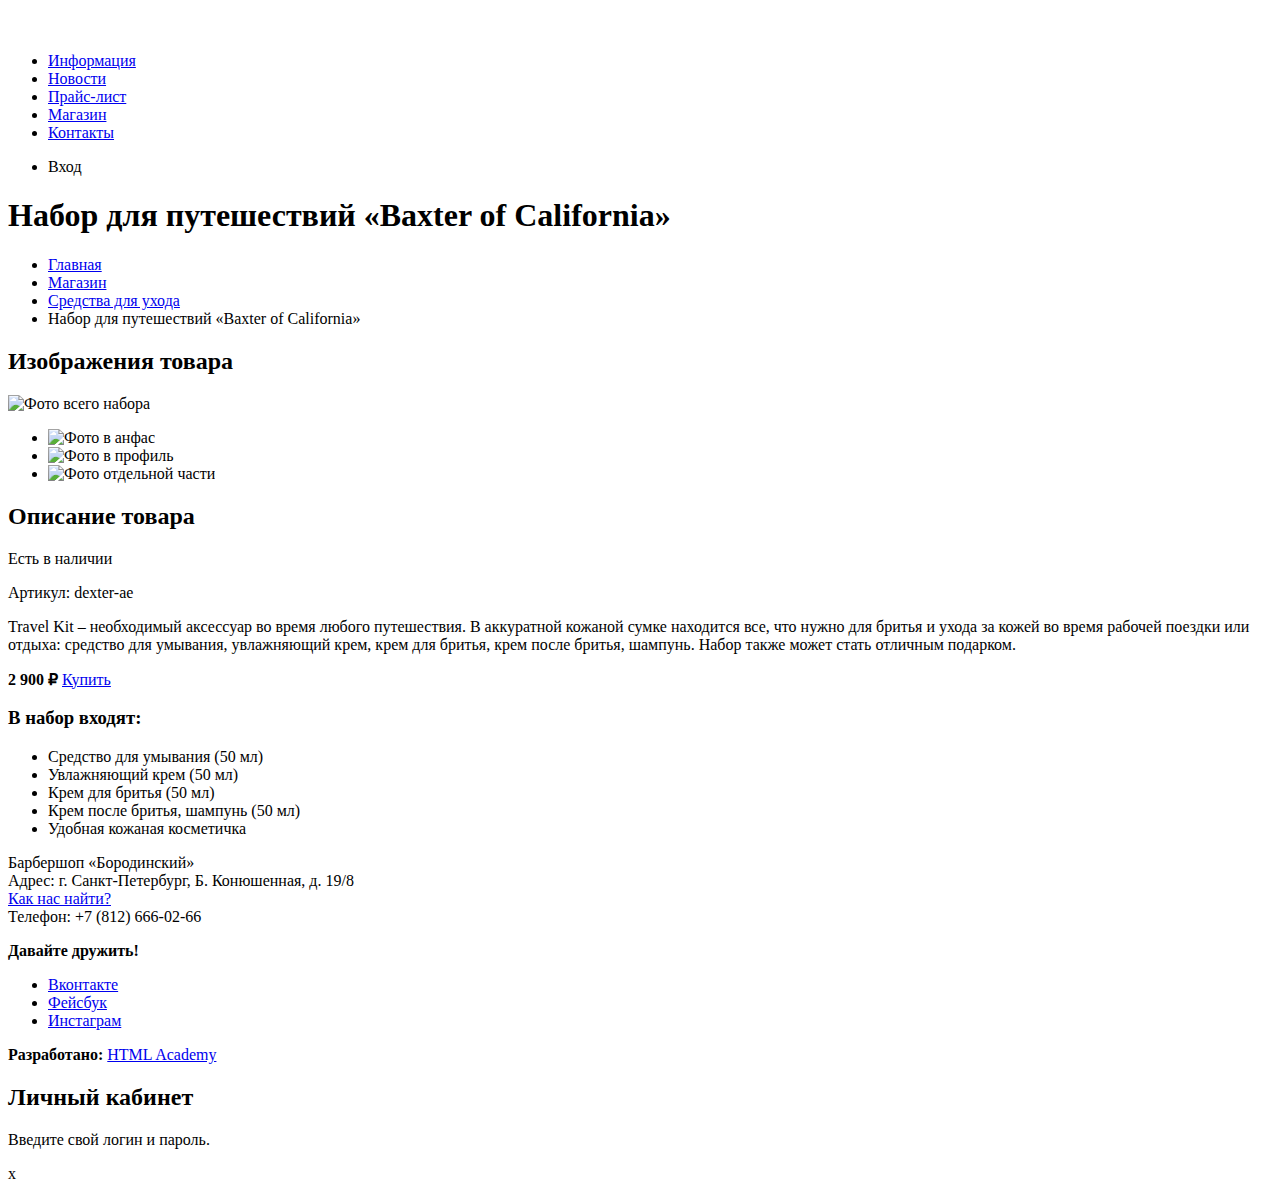
==== catalog-item.html @ 13a4d684 "добавил разметку на карточку товара" ====
<!DOCTYPE html>
<html lang="ru">

<head>
    <meta charset="utf-8">
    <title></title>
</head>

<body>
    <header class="main-header">
        <nav class="main-navigation">
            <a class="main-header-logo" href="index.html">
                <img src="img/logo.svg" width="111" height="24" alt="Логотип барбершопа «Бородинский»">
            </a>
            <ul class="site-navigation">
                <li>
                    <a href="info.html">Информация</a>
                </li>
                <li>
                    <a href="news.html">Новости</a>
                </li>
                <li>
                    <a href="price.html">Прайс-лист</a>
                </li>
                <li class="site-navigation-current">
                    <a href="catalog.html">Магазин</a>
                </li>
                <li>
                    <a href="contacts.html">Контакты</a>
                </li>
            </ul>
            <ul class="user-navigation">
                <li class="login-link">Вход</li>
            </ul>
        </nav>
    </header>
    <main class="container">

        <h1 class="page-title">Набор для путешествий «Baxter of California»</h1>

        <ul class="breadcrumbs">
            <li>
                <a href="index.html">Главная</a>
            </li>
            <li>
                <a href="#">Магазин</a>
            </li>
            <li>
                <a href="#">Средства для ухода</a>
            </li>
            <li class="breadcrumbs-current">Набор для путешествий «Baxter of California»</li>
        </ul>

        <section class="product-photos">
            <h2 class="visually-hidden">Изображения товара</h2>
            <p class="product-photo-full">
                <img src="img/product-big.jpg" width="460" height="498" alt="Фото всего набора">
            </p>
            <ul class="product-photo-preview">
                <li>
                    <img src="img/product-small-1.jpg" width="140" height="149" alt="Фото в анфас">
                </li>
                <li>
                    <img src="img/product-small-2.jpg" width="140" height="149" alt="Фото в профиль">
                </li>
                <li>
                    <img src="img/product-small-3.jpg" width="140" height="149" alt="Фото отдельной части">
                </li>
            </ul>
        </section>

        <section class="product-info">
            <h2 class="visually-hidden">Описание товара</h2>
            <p class="product-availability">Есть в наличии</p>
            <p class="product-article">Артикул: dexter-ae</p>
            <p class="product-text">Travel Kit – необходимый аксессуар во время любого путешествия. В аккуратной кожаной сумке находится все, что
                нужно для бритья и ухода за кожей во время рабочей поездки или отдыха: средство для умывания, увлажняющий
                крем, крем для бритья, крем после бритья, шампунь. Набор также может стать отличным подарком.</p>
            <p class="product-price">
                <b>2 900 ₽</b>
                <a class="button" href="#">Купить</a>
            </p>
            <h3>В набор входят:</h3>
            <ul>
                <li>Средство для умывания (50 мл)</li>
                <li>Увлажняющий крем (50 мл)</li>
                <li>Крем для бритья (50 мл)</li>
                <li>Крем после бритья, шампунь (50 мл)</li>
                <li>Удобная кожаная косметичка</li>
            </ul>
        </section>
    </main>
    <footer class="main-footer">
        <p class="footer-contacts">
            Барбершоп «Бородинский»
            <br> Адрес: г. Санкт-Петербург, Б. Конюшенная, д. 19/8
            <br>
            <a href="map.html">Как нас найти?</a>
            <br> Телефон: +7 (812) 666-02-66
        </p>
        <div class="footer-social">
            <b>Давайте дружить!</b>
            <ul>
                <li>
                    <a class="social-button" href="#">Вконтакте</a>
                </li>
                <li>
                    <a class="social-button" href="#">Фейсбук</a>
                </li>
                <li>
                    <a class="social-button" href="#">Инстаграм</a>
                </li>
            </ul>
        </div>
        <p class="footer-copyright">
            <b>Разработано:</b>
            <a class="button" href="https://htmlacademy.ru">HTML Academy</a>
        </p>
    </footer>

    <section class="modal modal-login">
        <h2>Личный кабинет</h2>
        <p>Введите свой логин и пароль.</p>
        <!-- Здесь будет форма -->
        <span class="modal-close">x</span>
    </section>
</body>

</html>
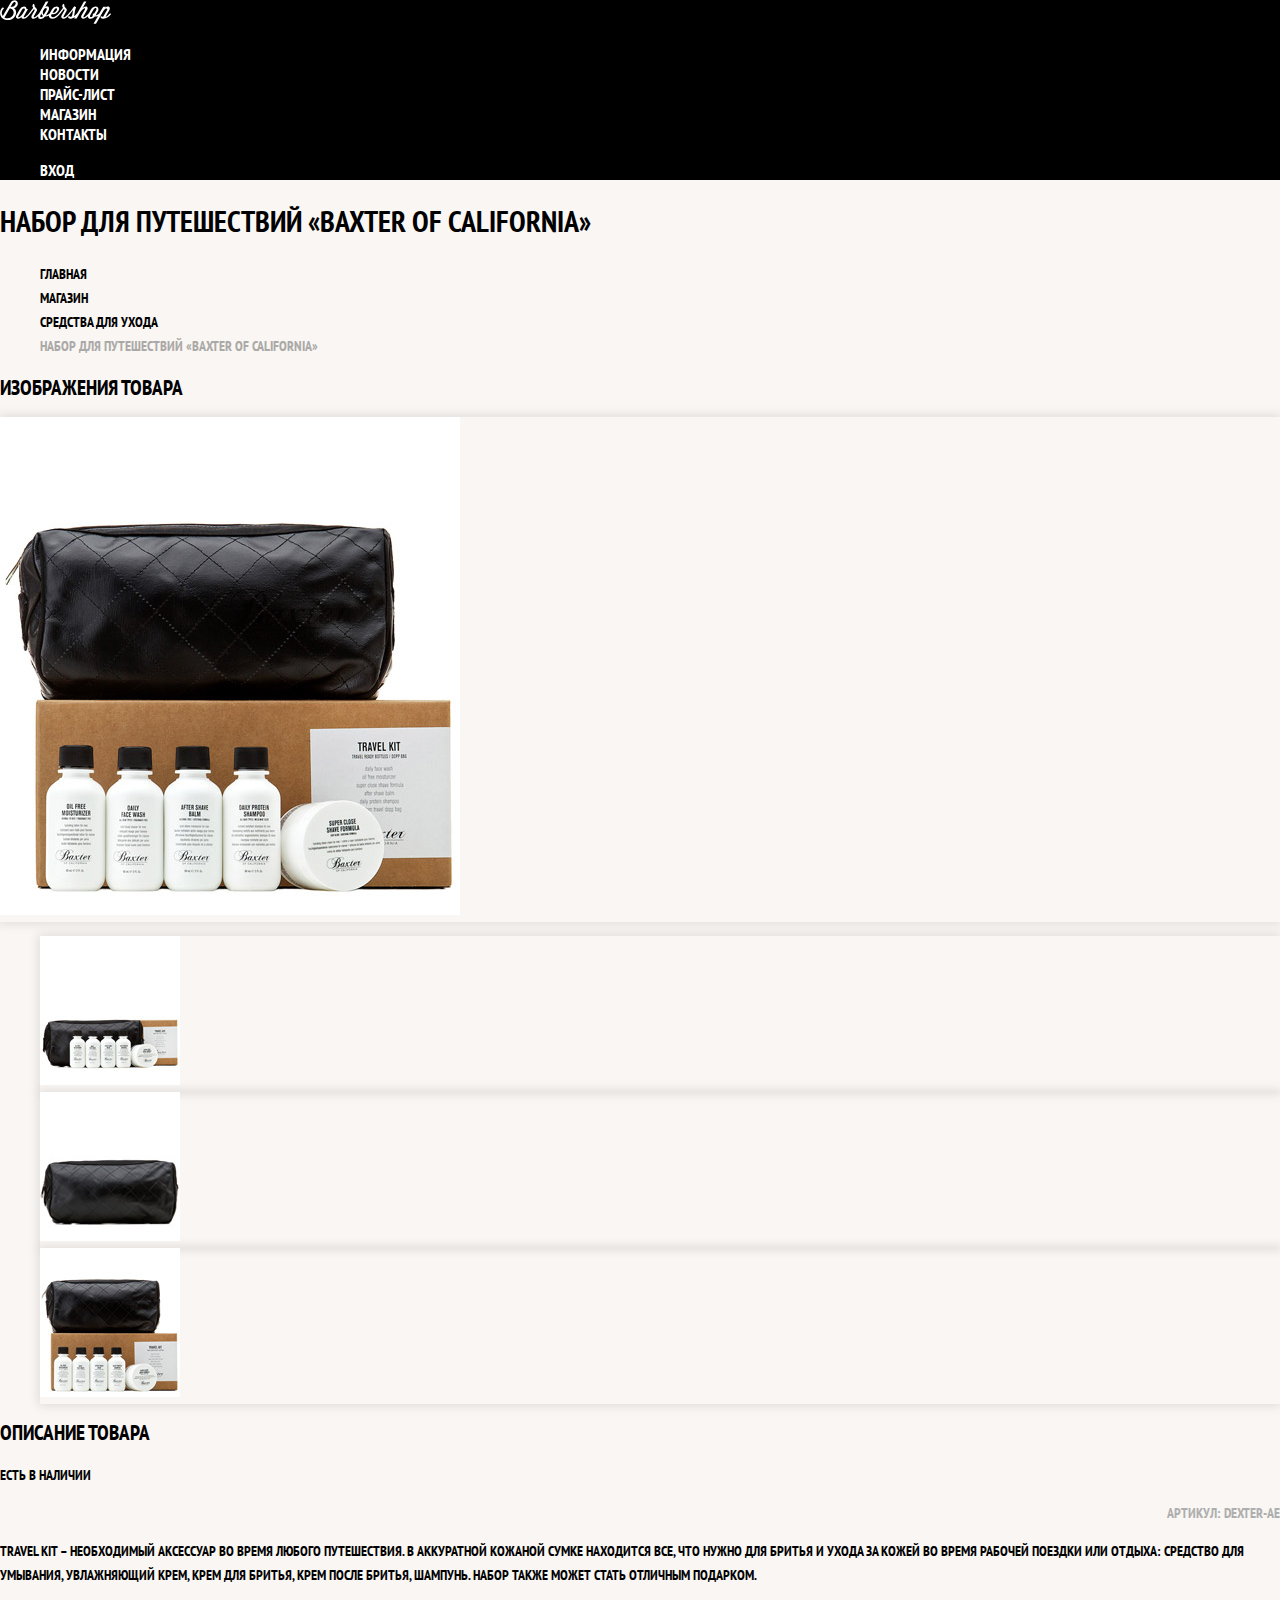
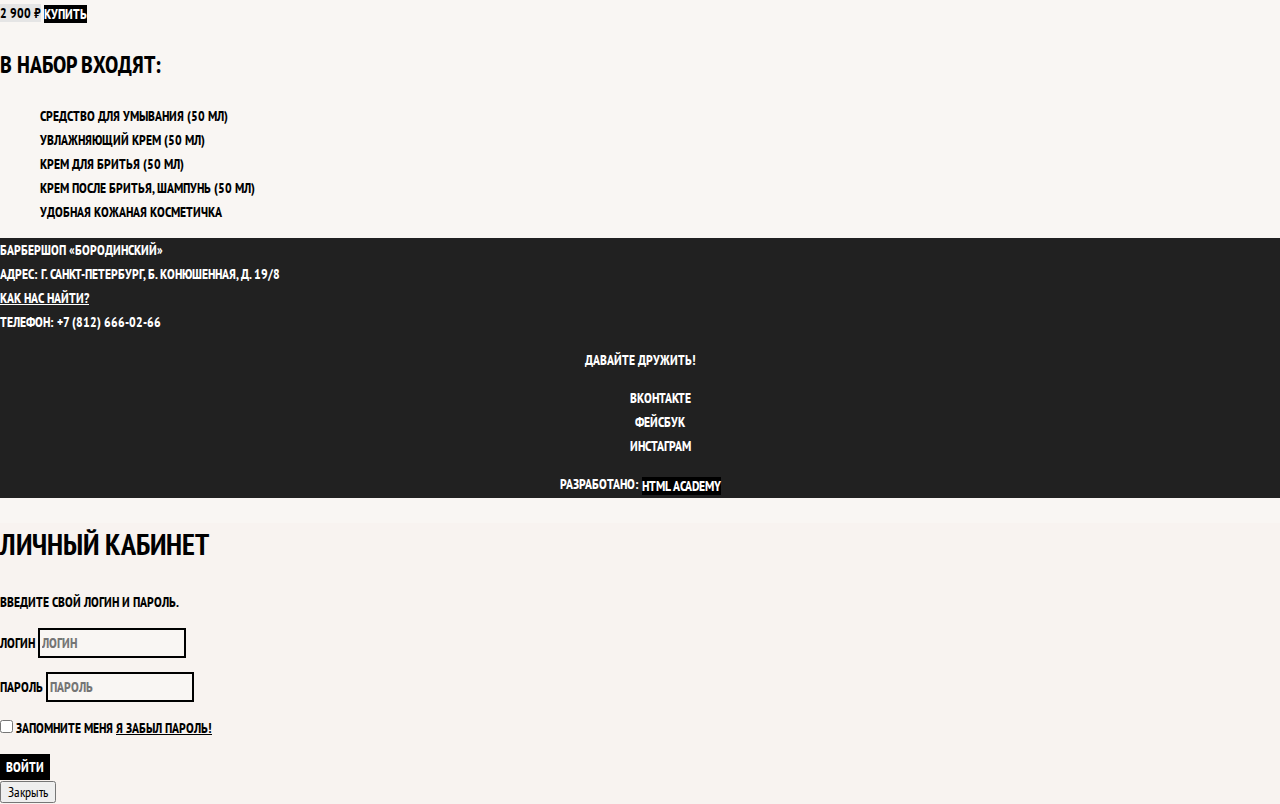
==== commit 70bbbad5: "Базовая стилизация" ====
--- a/catalog-item.html
+++ b/catalog-item.html
@@ -2,11 +2,15 @@
 <html lang="ru">
 
 <head>
-    <meta charset="utf-8">
-    <title></title>
+    <meta charset="UTF-8">
+    <title>Барбершоп «Бородинский»</title>
+    <link href="https://fonts.googleapis.com/css?family=PT+Sans+Narrow:400,700&amp;subset=latin,cyrillic" rel="stylesheet">
+    <link href="css/normalize.css" rel="stylesheet">
+    <link href="css/style.css" rel="stylesheet">
 </head>
 
-<body>
+<body class="inner-page">
+
     <header class="main-header">
         <nav class="main-navigation">
             <a class="main-header-logo" href="index.html">
@@ -30,10 +34,13 @@
                 </li>
             </ul>
             <ul class="user-navigation">
-                <li class="login-link">Вход</li>
+                <li>
+                    <a class="login-link" href="login.html">Вход</a>
+                </li>
             </ul>
         </nav>
     </header>
+
     <main class="container">
 
         <h1 class="page-title">Набор для путешествий «Baxter of California»</h1>
@@ -71,8 +78,10 @@
 
         <section class="product-info">
             <h2 class="visually-hidden">Описание товара</h2>
-            <p class="product-availability">Есть в наличии</p>
-            <p class="product-article">Артикул: dexter-ae</p>
+            <div class="product-description">
+                <p class="product-availability">Есть в наличии</p>
+                <p class="product-article">Артикул: dexter-ae</p>
+            </div>
             <p class="product-text">Travel Kit – необходимый аксессуар во время любого путешествия. В аккуратной кожаной сумке находится все, что
                 нужно для бритья и ухода за кожей во время рабочей поездки или отдыха: средство для умывания, увлажняющий
                 крем, крем для бритья, крем после бритья, шампунь. Набор также может стать отличным подарком.</p>
@@ -89,7 +98,9 @@
                 <li>Удобная кожаная косметичка</li>
             </ul>
         </section>
+
     </main>
+
     <footer class="main-footer">
         <p class="footer-contacts">
             Барбершоп «Бородинский»
@@ -121,9 +132,28 @@
     <section class="modal modal-login">
         <h2>Личный кабинет</h2>
         <p>Введите свой логин и пароль.</p>
-        <!-- Здесь будет форма -->
-        <span class="modal-close">x</span>
+        <form class="login-form" action="https://echo.htmlacademy.ru" method="post">
+            <p>
+                <label class="visually-hidden" for="user-login">Логин</label>
+                <input class="login-icon-user" id="user-login" type="text" name="login" placeholder="Логин">
+            </p>
+            <p>
+                <label class="visually-hidden" for="user-password">Пароль</label>
+                <input class="login-icon-password" id="user-password" type="password" name="password" placeholder="Пароль">
+            </p>
+            <p class="login-password-info">
+                <label class="login-checkbox">
+                    <input type="checkbox" name="remember" class="visually-hidden">
+                    <span class="checkbox-indicator"></span>
+                    Запомните меня
+                </label>
+                <a class="restore" href="#">Я забыл пароль!</a>
+            </p>
+            <button class="button" type="submit">Войти</button>
+        </form>
+        <button class="modal-close" type="button">Закрыть</button>
     </section>
+
 </body>
 
 </html>--- a/css/style.css
+++ b/css/style.css
@@ -0,0 +1,357 @@
+body {
+    margin: 0;
+    padding: 0;
+  
+    font-family: "PT Sans Narrow", Arial, sans-serif;
+    font-size: 14px;
+    line-height: 24px;
+    font-weight: 700;
+    color: #ffffff;
+    text-transform: uppercase;
+    
+    background-color: #000000;
+    background-image: url("img/bg.jpg");
+    background-position: top center;
+    background-repeat: no-repeat;
+  }
+  
+  .inner-page {
+    color: #000000;
+  
+    background-color: #f9f6f3;
+    background-image: url("img/pattern-light.jpg");
+    background-position: 0 0;
+    background-repeat: repeat;
+  }
+  
+  a {
+    text-decoration: none;
+  }
+  
+  .button {
+    font: inherit;
+  
+    text-align: center;
+    color: #ffffff;
+    vertical-align: middle;
+    text-transform: uppercase;
+  
+    background-color: #000000;
+    border: none;
+  }
+  
+  .button:hover,
+  .button:focus,
+  .button:active {
+    background-color: #663d15;
+  }
+  
+  .main-navigation {
+    font-size: 16px;
+    line-height: 20px;
+    color: #ffffff;
+  
+    background-color: #000000;
+  }
+  
+  .site-navigation,
+  .user-navigation {
+    list-style: none;
+  }
+  
+  .site-navigation a,
+  .user-navigation a {
+    color: #ffffff;
+  }
+  
+  .site-navigation a:hover,
+  .site-navigation a:focus,
+  .user-navigation a:hover,
+  .user-navigation a:focus {
+    background-color: #242424;
+  }
+  
+  .features-list {
+    list-style: none;
+  }
+  
+  .feature-item {
+    text-align: center;
+  }
+  
+  .feature-item h3 {
+    font-size: 30px;
+    line-height: 42px;
+  }
+  
+  .index-columns {
+    color: #000000;
+  
+    background-color: #f8f5f2;
+    background-image: url("img/pattern-light.jpg");
+    background-position: 0 0;
+    background-repeat: repeat;
+  }
+  
+  .index-columns h2 {
+    font-size: 30px;
+    line-height: 42px;
+  }
+  
+  .news-list {
+    list-style: none;
+  }
+  
+  .news-item time {
+    text-transform: none;
+  }
+  
+  .gallery-content {
+    background-color: #cccccc;
+    border: 7px solid #ffffff;
+  }
+  
+  .appointment-item input {
+    font: inherit;
+  
+    background-color: transparent;
+    border: 2px solid #000000;
+  }
+  
+  .appointment-item input:focus {
+    border-color: #663d15;
+  }
+  
+  .page-title {
+    font-size: 30px;
+    line-height: 42px;
+  }
+  
+  .breadcrumbs {
+    list-style: none;
+  }
+  
+  .breadcrumbs a {
+    color: #000000;
+  }
+  
+  .breadcrumbs a:hover,
+  .breadcrumbs a:focus {
+    text-decoration: underline;
+  }
+  
+  .breadcrumbs-current {
+    color: #aba9a7;
+  }
+  
+  .filter fieldset {
+    border: none;
+  }
+  
+  .filter legend {
+    font-size: 24px;
+    line-height: 30px;
+  }
+  
+  .filter ul {
+    list-style: none;
+    line-height: 18px;
+  }
+  
+  .filter-input:hover + label,
+  .filter-input:focus + label {
+    color: #663d15;
+  }
+  
+  .filter-input:disabled + label {
+    color: #000000;
+  
+    opacity: 0.5;
+  }
+  
+  .catalog-list {
+    list-style: none;
+  }
+  
+  .catalog-item {
+    background-color: #f8f8f8;
+    box-shadow: 0 0 10px rgba(0, 0, 0, 0.1);
+  }
+  
+  .catalog-item:hover {
+    box-shadow: 0 0 10px rgba(0, 0, 0, 0.2);
+  }
+  
+  .catalog-item a {
+    color: #000000;
+  }
+  
+  .catalog-item h3 {
+    font-size: 14px;
+    line-height: 18px;
+  }
+  
+  .catalog-category {
+    text-transform: none;
+  }
+  
+  .catalog-item-price b {
+    font-size: 14px;
+    line-height: 20px;
+    text-align: center;
+  
+    background-color: #e5e5e5;
+  }
+  
+  .catalog-item-price .button {
+    line-height: 20px;
+    color: #ffffff;
+  }
+  
+  .pagination-list {
+    list-style: none;
+  }
+  
+  .pagination-item a {
+    color: #ffffff;
+  
+    background-color: #000000;
+  }
+  
+  .pagination-item a:hover,
+  .pagination-item a:focus,
+  .pagination-item a:active {
+    background-color: #663d15;
+  }
+  
+  .pagination-item-current a {
+    color: #000000;
+  
+    background-color: #ffffff;
+  }
+  
+  .pagination-item-current a:hover,
+  .pagination-item-current a:focus,
+  .pagination-item-current a:active {
+    color: #000000;
+  
+    background-color: #ffffff;
+  }
+  
+  .product-photo-preview {
+    list-style: none;
+  }
+  
+  .product-photo-preview li {
+    box-shadow: 0 0 10px 2px rgba(0, 0, 0, 0.1);
+  }
+  
+  .product-photo-full {
+    box-shadow: 0 0 10px 2px rgba(0, 0, 0, 0.1);
+  }
+  
+  .product-article {
+    text-align: right;
+    color: #aeaeae;
+  }
+  
+  .product-price b {
+    line-height: 20px;
+    text-align: center;
+  
+    background-color: #e5e5e5;
+  }
+  
+  .product-info h3 {
+    font-size: 24px;
+    line-height: 30px;
+  }
+  
+  .product-info ul {
+    list-style: none;
+  }
+  
+  .main-footer {
+    color: #ffffff;
+  
+    background-color: #212121;
+    background-image: url("img/pattern-dark.jpg");
+    background-position: 0 0;
+    background-repeat: repeat;
+  }
+  
+  .footer-contacts a {
+    color: #ffffff;
+    text-decoration: underline;
+  }
+  
+  .footer-contacts a:hover,
+  .footer-contacts a:focus {
+    text-decoration: none;
+  }
+  
+  .footer-social {
+    text-align: center;
+  }
+  
+  .footer-social ul {
+    list-style: none;
+  }
+  
+  .social-button {
+    color: #ffffff;
+  }
+  
+  .footer-copyright {
+    text-align: center;
+  }
+  
+  .footer-copyright .button:hover,
+  .footer-copyright .button:focus {
+    color: #000000;
+  
+    background-color: #ffffff;
+  }
+  
+  .modal {
+    color: #000000;
+  
+    background-color: #f8f3f0;
+    background-image: url("img/pattern-light.jpg");
+    background-position: 0 0;
+    background-repeat: repeat;
+  }
+  
+  .modal h2 {
+    font-size: 30px;
+    line-height: 42px;
+  }
+  
+  .login-form input[type="text"],
+  .login-form input[type="password"] {
+    font: inherit;
+    color: #000000;
+    text-transform: uppercase;
+  
+    background-color: #f9f6f3;
+    border: 2px solid #000000;
+  }
+  
+  .login-form input:focus {
+    border-color: #663d15;
+  }
+  
+  .login-checkbox:hover,
+  .login-checkbox:focus {
+    color: #663d15;
+  }
+  
+  .restore {
+    color: #000000;
+    text-decoration: underline;
+  }
+  
+  .restore:hover,
+  .restore:focus {
+    text-decoration: none;
+  }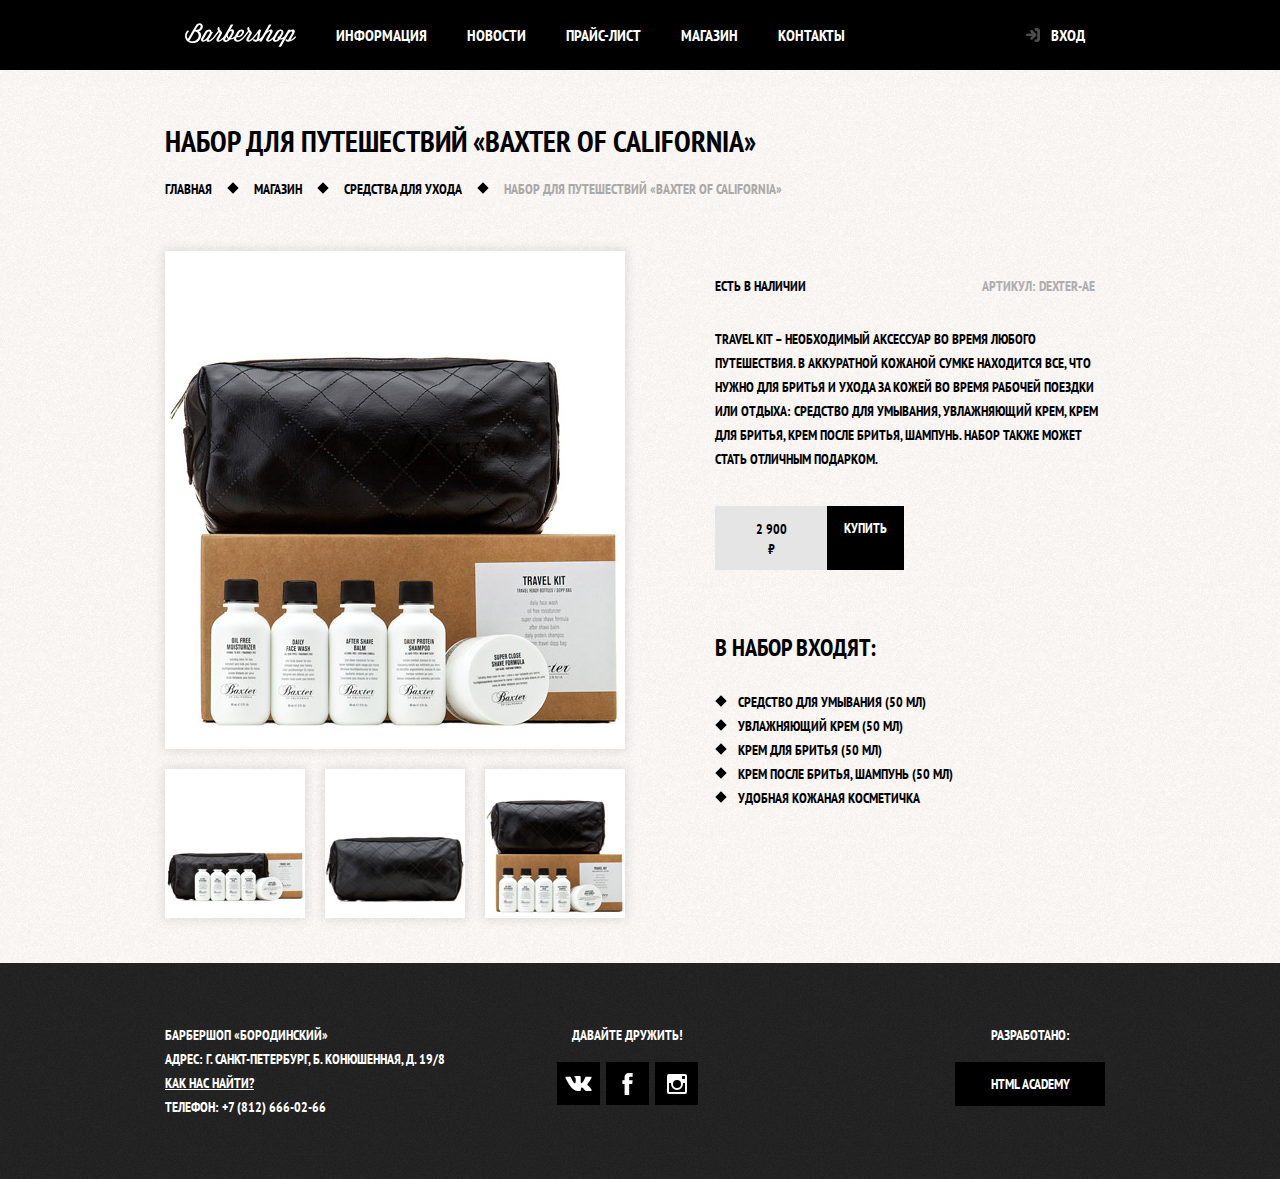
==== commit ff817ab1: "завершил стилизацию всех страниц" ====
--- a/catalog-item.html
+++ b/catalog-item.html
@@ -12,7 +12,7 @@
 <body class="inner-page">
 
     <header class="main-header">
-        <nav class="main-navigation">
+        <nav class="main-navigation container">
             <a class="main-header-logo" href="index.html">
                 <img src="img/logo.svg" width="111" height="24" alt="Логотип барбершопа «Бородинский»">
             </a>
@@ -58,101 +58,103 @@
             <li class="breadcrumbs-current">Набор для путешествий «Baxter of California»</li>
         </ul>
 
-        <section class="product-photos">
-            <h2 class="visually-hidden">Изображения товара</h2>
-            <p class="product-photo-full">
-                <img src="img/product-big.jpg" width="460" height="498" alt="Фото всего набора">
-            </p>
-            <ul class="product-photo-preview">
-                <li>
-                    <img src="img/product-small-1.jpg" width="140" height="149" alt="Фото в анфас">
-                </li>
-                <li>
-                    <img src="img/product-small-2.jpg" width="140" height="149" alt="Фото в профиль">
-                </li>
-                <li>
-                    <img src="img/product-small-3.jpg" width="140" height="149" alt="Фото отдельной части">
-                </li>
-            </ul>
-        </section>
+        <div class="catalog-columns">
 
-        <section class="product-info">
-            <h2 class="visually-hidden">Описание товара</h2>
-            <div class="product-description">
-                <p class="product-availability">Есть в наличии</p>
-                <p class="product-article">Артикул: dexter-ae</p>
-            </div>
-            <p class="product-text">Travel Kit – необходимый аксессуар во время любого путешествия. В аккуратной кожаной сумке находится все, что
-                нужно для бритья и ухода за кожей во время рабочей поездки или отдыха: средство для умывания, увлажняющий
-                крем, крем для бритья, крем после бритья, шампунь. Набор также может стать отличным подарком.</p>
-            <p class="product-price">
-                <b>2 900 ₽</b>
-                <a class="button" href="#">Купить</a>
-            </p>
-            <h3>В набор входят:</h3>
-            <ul>
-                <li>Средство для умывания (50 мл)</li>
-                <li>Увлажняющий крем (50 мл)</li>
-                <li>Крем для бритья (50 мл)</li>
-                <li>Крем после бритья, шампунь (50 мл)</li>
-                <li>Удобная кожаная косметичка</li>
-            </ul>
-        </section>
+            <section class="product-photos">
+                <h2 class="visually-hidden">Изображения товара</h2>
+                <p class="product-photo-full">
+                    <img src="img/product-big.jpg" width="460" height="498" alt="Фото всего набора">
+                </p>
+                <ul class="product-photo-preview">
+                    <li>
+                        <img src="img/product-small-1.jpg" width="140" height="149" alt="Фото в анфас">
+                    </li>
+                    <li>
+                        <img src="img/product-small-2.jpg" width="140" height="149" alt="Фото в профиль">
+                    </li>
+                    <li>
+                        <img src="img/product-small-3.jpg" width="140" height="149" alt="Фото отдельной части">
+                    </li>
+                </ul>
+            </section>
+
+            <section class="product-info">
+                <h2 class="visually-hidden">Описание товара</h2>
+                <div class="product-description">
+                    <p class="product-availability">Есть в наличии</p>
+                    <p class="product-article">Артикул: dexter-ae</p>
+                </div>
+                <p class="product-text">Travel Kit – необходимый аксессуар во время любого путешествия. В аккуратной кожаной сумке находится все,
+                    что нужно для бритья и ухода за кожей во время рабочей поездки или отдыха: средство для умывания, увлажняющий
+                    крем, крем для бритья, крем после бритья, шампунь. Набор также может стать отличным подарком.</p>
+                <p class="product-price">
+                    <b>2 900 ₽</b>
+                    <a class="button" href="#">Купить</a>
+                </p>
+                <h3>В набор входят:</h3>
+                <ul>
+                    <li>Средство для умывания (50 мл)</li>
+                    <li>Увлажняющий крем (50 мл)</li>
+                    <li>Крем для бритья (50 мл)</li>
+                    <li>Крем после бритья, шампунь (50 мл)</li>
+                    <li>Удобная кожаная косметичка</li>
+                </ul>
+            </section>
+        </div>
 
     </main>
 
     <footer class="main-footer">
-        <p class="footer-contacts">
-            Барбершоп «Бородинский»
-            <br> Адрес: г. Санкт-Петербург, Б. Конюшенная, д. 19/8
-            <br>
-            <a href="map.html">Как нас найти?</a>
-            <br> Телефон: +7 (812) 666-02-66
-        </p>
-        <div class="footer-social">
-            <b>Давайте дружить!</b>
-            <ul>
-                <li>
-                    <a class="social-button" href="#">Вконтакте</a>
-                </li>
-                <li>
-                    <a class="social-button" href="#">Фейсбук</a>
-                </li>
-                <li>
-                    <a class="social-button" href="#">Инстаграм</a>
-                </li>
-            </ul>
+        <div class="container">
+            <p class="footer-contacts">
+                Барбершоп «Бородинский»
+                <br> Адрес: г. Санкт-Петербург, Б. Конюшенная, д. 19/8
+                <br>
+                <a href="map.html">Как нас найти?</a>
+                <br> Телефон: +7 (812) 666-02-66
+            </p>
+            <div class="footer-social">
+                <b>Давайте дружить!</b>
+                <ul>
+                    <li>
+                        <a class="social-button" href="#">
+                            <span class="visually-hidden">Вконтакте</span>
+                            <svg xmlns="http://www.w3.org/2000/svg" width="27" height="15" viewBox="0 0 26.14 14.91">
+                                <path d="M26 13.47l-.09-.17a13.55 13.55 0 0 0-2.6-3q-.87-.83-1.1-1.12A1 1 0 0 1 22 8a10.27 10.27 0 0 1 1.22-1.78l.88-1.16q2.35-3.13 2-4L26 .94a.8.8 0 0 0-.4-.22 2.14 2.14 0 0 0-.87 0h-3.92a.51.51 0 0 0-.27 0h-.3a.6.6 0 0 0-.15.14.93.93 0 0 0-.14.24 22.22 22.22 0 0 1-1.46 3.06q-.5.84-.93 1.46a7 7 0 0 1-.71.91 4.94 4.94 0 0 1-.52.47q-.23.18-.35.15l-.23-.05a.9.9 0 0 1-.31-.33 1.49 1.49 0 0 1-.16-.53v-.55-.65-.57-1.12-1-.75a3.14 3.14 0 0 0 0-.62 2.12 2.12 0 0 0-.14-.44.73.73 0 0 0-.28-.33 1.57 1.57 0 0 0-.46-.18A9 9 0 0 0 12.57 0a8.93 8.93 0 0 0-3.25.33 1.83 1.83 0 0 0-.52.41q-.25.3-.07.33a1.67 1.67 0 0 1 1.16.59l.08.16a2.6 2.6 0 0 1 .19.63 6.32 6.32 0 0 1 .12 1 10.59 10.59 0 0 1 0 1.7q-.07.71-.13 1.1a2.21 2.21 0 0 1-.18.64 2.69 2.69 0 0 1-.16.3l-.07.07a1 1 0 0 1-.37.07.86.86 0 0 1-.46-.19 3.27 3.27 0 0 1-.56-.52 7 7 0 0 1-.66-.93q-.37-.6-.76-1.42l-.22-.39q-.2-.38-.56-1.11t-.62-1.43A.9.9 0 0 0 5.2.9h-.07a.93.93 0 0 0-.22-.16A1.44 1.44 0 0 0 4.6.65L.87.68A1 1 0 0 0 .1.94L0 1a.44.44 0 0 0 0 .22 1.08 1.08 0 0 0 .08.37Q.9 3.53 1.86 5.31t1.66 2.87Q4.23 9.27 5 10.24t1 1.24l.37.41.34.33a8.06 8.06 0 0 0 1 .78 16.34 16.34 0 0 0 1.4.9 7.6 7.6 0 0 0 1.79.72 6.19 6.19 0 0 0 2 .22h1.57a1.08 1.08 0 0 0 .72-.3l.05-.07a.9.9 0 0 0 .1-.25 1.38 1.38 0 0 0 0-.37 4.48 4.48 0 0 1 .09-1.05 2.77 2.77 0 0 1 .23-.71 1.74 1.74 0 0 1 .29-.4 1.19 1.19 0 0 1 .23-.2h.11a.86.86 0 0 1 .77.21 4.52 4.52 0 0 1 .83.79q.39.47.93 1.05a6.41 6.41 0 0 0 1 .87l.27.16a3.31 3.31 0 0 0 .71.3 1.53 1.53 0 0 0 .76.07l3.48-.05a1.58 1.58 0 0 0 .8-.17.68.68 0 0 0 .34-.37 1.06 1.06 0 0 0 0-.46 1.71 1.71 0 0 0-.1-.36z"
+                                    fill="#fff">
+                                </path>
+                            </svg>
+                        </a>
+                    </li>
+                    <li>
+                        <a class="social-button" href="#">
+                            <svg xmlns="http://www.w3.org/2000/svg" width="19" height="22" viewBox="0 0 10.15 21.74">
+                                <path d="M3.34 1.12A4.77 4.77 0 0 1 6.53 0h3.61v3.81H7.81a1.07 1.07 0 0 0-1.09.83v2.55h3.42c-.08 1.23-.24 2.45-.41 3.67h-3v10.87H2.21V10.86H0V7.21h2.19V3.66a3.83 3.83 0 0 1 1.15-2.54z"
+                                    fill="#fff">
+                                </path>
+                            </svg>
+                            
+                        </a>
+                        <span class="visually-hidden">Фейсбук</span>
+                    </li>
+                    <li>
+                        <a class="social-button" href="#">
+                            <span class="visually-hidden">Инстаграм</span>
+                            <svg xmlns="http://www.w3.org/2000/svg" width="20" height="20" viewBox="0 0 20 20">
+                                <path d="M18 0H2a2 2 0 0 0-2 2v16a2 2 0 0 0 2 2h16a2 2 0 0 0 2-2V2a2 2 0 0 0-2-2zm-8 6a4 4 0 1 1-4 4 4 4 0 0 1 4-4zM2.5 18a.47.47 0 0 1-.5-.5V9h2.1a3.4 3.4 0 0 0-.1 1 6 6 0 1 0 12 0 3.4 3.4 0 0 0-.1-1H18v8.5a.47.47 0 0 1-.5.5zM18 4.5a.47.47 0 0 1-.5.5h-2a.47.47 0 0 1-.5-.5v-2a.47.47 0 0 1 .5-.5h2a.47.47 0 0 1 .5.5z"
+                                    fill="#fff">
+                                </path>
+                            </svg>
+                        </a>
+                    </li>
+                </ul>
+            </div>
+            <p class="footer-copyright">
+                <b>Разработано:</b>
+                <a class="button" href="https://htmlacademy.ru">HTML Academy</a>
+            </p>
         </div>
-        <p class="footer-copyright">
-            <b>Разработано:</b>
-            <a class="button" href="https://htmlacademy.ru">HTML Academy</a>
-        </p>
     </footer>
-
-    <section class="modal modal-login">
-        <h2>Личный кабинет</h2>
-        <p>Введите свой логин и пароль.</p>
-        <form class="login-form" action="https://echo.htmlacademy.ru" method="post">
-            <p>
-                <label class="visually-hidden" for="user-login">Логин</label>
-                <input class="login-icon-user" id="user-login" type="text" name="login" placeholder="Логин">
-            </p>
-            <p>
-                <label class="visually-hidden" for="user-password">Пароль</label>
-                <input class="login-icon-password" id="user-password" type="password" name="password" placeholder="Пароль">
-            </p>
-            <p class="login-password-info">
-                <label class="login-checkbox">
-                    <input type="checkbox" name="remember" class="visually-hidden">
-                    <span class="checkbox-indicator"></span>
-                    Запомните меня
-                </label>
-                <a class="restore" href="#">Я забыл пароль!</a>
-            </p>
-            <button class="button" type="submit">Войти</button>
-        </form>
-        <button class="modal-close" type="button">Закрыть</button>
-    </section>
 
 </body>
 
--- a/css/style.css
+++ b/css/style.css
@@ -1,357 +1,896 @@
 body {
-    margin: 0;
-    padding: 0;
-  
-    font-family: "PT Sans Narrow", Arial, sans-serif;
-    font-size: 14px;
-    line-height: 24px;
-    font-weight: 700;
-    color: #ffffff;
-    text-transform: uppercase;
-    
-    background-color: #000000;
-    background-image: url("img/bg.jpg");
-    background-position: top center;
-    background-repeat: no-repeat;
-  }
-  
-  .inner-page {
-    color: #000000;
-  
-    background-color: #f9f6f3;
-    background-image: url("img/pattern-light.jpg");
-    background-position: 0 0;
-    background-repeat: repeat;
-  }
-  
-  a {
-    text-decoration: none;
-  }
-  
-  .button {
-    font: inherit;
-  
-    text-align: center;
-    color: #ffffff;
-    vertical-align: middle;
-    text-transform: uppercase;
-  
-    background-color: #000000;
-    border: none;
-  }
-  
-  .button:hover,
-  .button:focus,
-  .button:active {
-    background-color: #663d15;
-  }
-  
-  .main-navigation {
-    font-size: 16px;
-    line-height: 20px;
-    color: #ffffff;
-  
-    background-color: #000000;
-  }
-  
-  .site-navigation,
-  .user-navigation {
-    list-style: none;
-  }
-  
-  .site-navigation a,
-  .user-navigation a {
-    color: #ffffff;
-  }
-  
-  .site-navigation a:hover,
-  .site-navigation a:focus,
-  .user-navigation a:hover,
-  .user-navigation a:focus {
-    background-color: #242424;
-  }
-  
-  .features-list {
-    list-style: none;
-  }
-  
-  .feature-item {
-    text-align: center;
-  }
-  
-  .feature-item h3 {
-    font-size: 30px;
-    line-height: 42px;
-  }
-  
-  .index-columns {
-    color: #000000;
-  
-    background-color: #f8f5f2;
-    background-image: url("img/pattern-light.jpg");
-    background-position: 0 0;
-    background-repeat: repeat;
-  }
-  
-  .index-columns h2 {
-    font-size: 30px;
-    line-height: 42px;
-  }
-  
-  .news-list {
-    list-style: none;
-  }
-  
-  .news-item time {
-    text-transform: none;
-  }
-  
-  .gallery-content {
-    background-color: #cccccc;
-    border: 7px solid #ffffff;
-  }
-  
-  .appointment-item input {
-    font: inherit;
-  
-    background-color: transparent;
-    border: 2px solid #000000;
-  }
-  
-  .appointment-item input:focus {
-    border-color: #663d15;
-  }
-  
-  .page-title {
-    font-size: 30px;
-    line-height: 42px;
-  }
-  
-  .breadcrumbs {
-    list-style: none;
-  }
-  
-  .breadcrumbs a {
-    color: #000000;
-  }
-  
-  .breadcrumbs a:hover,
-  .breadcrumbs a:focus {
-    text-decoration: underline;
-  }
-  
-  .breadcrumbs-current {
-    color: #aba9a7;
-  }
-  
-  .filter fieldset {
-    border: none;
-  }
-  
-  .filter legend {
-    font-size: 24px;
-    line-height: 30px;
-  }
-  
-  .filter ul {
-    list-style: none;
-    line-height: 18px;
-  }
-  
-  .filter-input:hover + label,
-  .filter-input:focus + label {
-    color: #663d15;
-  }
-  
-  .filter-input:disabled + label {
-    color: #000000;
-  
-    opacity: 0.5;
-  }
-  
-  .catalog-list {
-    list-style: none;
-  }
-  
-  .catalog-item {
-    background-color: #f8f8f8;
-    box-shadow: 0 0 10px rgba(0, 0, 0, 0.1);
-  }
-  
-  .catalog-item:hover {
-    box-shadow: 0 0 10px rgba(0, 0, 0, 0.2);
-  }
-  
-  .catalog-item a {
-    color: #000000;
-  }
-  
-  .catalog-item h3 {
-    font-size: 14px;
-    line-height: 18px;
-  }
-  
-  .catalog-category {
-    text-transform: none;
-  }
-  
-  .catalog-item-price b {
-    font-size: 14px;
-    line-height: 20px;
-    text-align: center;
-  
-    background-color: #e5e5e5;
-  }
-  
-  .catalog-item-price .button {
-    line-height: 20px;
-    color: #ffffff;
-  }
-  
-  .pagination-list {
-    list-style: none;
-  }
-  
-  .pagination-item a {
-    color: #ffffff;
-  
-    background-color: #000000;
-  }
-  
-  .pagination-item a:hover,
-  .pagination-item a:focus,
-  .pagination-item a:active {
-    background-color: #663d15;
-  }
-  
-  .pagination-item-current a {
-    color: #000000;
-  
-    background-color: #ffffff;
-  }
-  
-  .pagination-item-current a:hover,
-  .pagination-item-current a:focus,
-  .pagination-item-current a:active {
-    color: #000000;
-  
-    background-color: #ffffff;
-  }
-  
-  .product-photo-preview {
-    list-style: none;
-  }
-  
-  .product-photo-preview li {
-    box-shadow: 0 0 10px 2px rgba(0, 0, 0, 0.1);
-  }
-  
-  .product-photo-full {
-    box-shadow: 0 0 10px 2px rgba(0, 0, 0, 0.1);
-  }
-  
-  .product-article {
-    text-align: right;
-    color: #aeaeae;
-  }
-  
-  .product-price b {
-    line-height: 20px;
-    text-align: center;
-  
-    background-color: #e5e5e5;
-  }
-  
-  .product-info h3 {
-    font-size: 24px;
-    line-height: 30px;
-  }
-  
-  .product-info ul {
-    list-style: none;
-  }
-  
-  .main-footer {
-    color: #ffffff;
-  
-    background-color: #212121;
-    background-image: url("img/pattern-dark.jpg");
-    background-position: 0 0;
-    background-repeat: repeat;
-  }
-  
-  .footer-contacts a {
-    color: #ffffff;
-    text-decoration: underline;
-  }
-  
-  .footer-contacts a:hover,
-  .footer-contacts a:focus {
-    text-decoration: none;
-  }
-  
-  .footer-social {
-    text-align: center;
-  }
-  
-  .footer-social ul {
-    list-style: none;
-  }
-  
-  .social-button {
-    color: #ffffff;
-  }
-  
-  .footer-copyright {
-    text-align: center;
-  }
-  
-  .footer-copyright .button:hover,
-  .footer-copyright .button:focus {
-    color: #000000;
-  
-    background-color: #ffffff;
-  }
-  
-  .modal {
-    color: #000000;
-  
-    background-color: #f8f3f0;
-    background-image: url("img/pattern-light.jpg");
-    background-position: 0 0;
-    background-repeat: repeat;
-  }
-  
-  .modal h2 {
-    font-size: 30px;
-    line-height: 42px;
-  }
-  
-  .login-form input[type="text"],
-  .login-form input[type="password"] {
-    font: inherit;
-    color: #000000;
-    text-transform: uppercase;
-  
-    background-color: #f9f6f3;
-    border: 2px solid #000000;
-  }
-  
-  .login-form input:focus {
-    border-color: #663d15;
-  }
-  
-  .login-checkbox:hover,
-  .login-checkbox:focus {
-    color: #663d15;
-  }
-  
-  .restore {
-    color: #000000;
-    text-decoration: underline;
-  }
-  
-  .restore:hover,
-  .restore:focus {
-    text-decoration: none;
-  }+  margin: 0;
+  padding: 0;
+
+  font-family: "PT Sans Narrow", Arial, sans-serif;
+  font-size: 14px;
+  line-height: 24px;
+  font-weight: 700;
+  color: #ffffff;
+  text-transform: uppercase;
+
+  background-color: #000000;
+  background-image: url("../img/bg-index.jpg");
+  background-position: top center;
+  background-repeat: no-repeat;
+}
+
+img {
+  max-width: 100%;
+  height: auto;
+}
+
+.visually-hidden:not(:focus):not(:active),
+input[type="checkbox"].visually-hidden,
+input[type="radio"].visually-hidden {
+  position: absolute;
+
+  width: 1px;
+  height: 1px;
+  margin: -1px;
+  border: 0;
+  padding: 0;
+
+  white-space: nowrap;
+
+  clip-path: inset(100%);
+  clip: rect(0 0 0 0);
+  overflow: hidden;
+}
+
+.inner-page {
+  color: #000000;
+
+  background-color: #f9f6f3;
+  background-image: url("../img/pattern-light.png");
+  background-position: 0 0;
+  background-repeat: repeat;
+}
+
+.main-header {
+  margin-bottom: 75px;
+}
+
+.inner-page .main-header {
+  margin-bottom: 50px;
+
+  background-color: #000000;
+}
+
+a {
+  text-decoration: none;
+}
+
+.button {
+  display: inline-block;
+  padding: 10px 30px;
+  margin-right: 16px; 
+
+  font: inherit;
+
+  text-align: center;
+  color: #ffffff;
+  vertical-align: middle;
+  text-transform: uppercase;
+
+  background-color: #000000;
+  border: none;
+}
+
+.button:hover,
+.button:focus,
+.button:active {
+  background-color: #663d15;
+}
+
+.button.disabled
+.button:disabled {
+opacity: 0.5;
+background-color: #000000;
+}
+.main-navigation {
+  display: flex;
+  flex-direction: column;
+  align-items: center;
+  
+  font-size: 16px;
+  line-height: 20px;
+  color: #ffffff;
+
+  background-color: transparent;
+}
+
+.inner-page .main-navigation {
+  display: flex;
+  align-items: flex-start;
+  flex-direction: row;
+}
+
+.main-header-logo {
+  order: 2;
+  width: 368px;
+  height: 153px;
+}
+
+.inner-page .main-header-logo {
+  order: 0;
+
+  width: 111px;
+  height: 24px;
+  padding: 23px 20px;
+}
+
+.main-navigation-wrapper {
+  width: 100%;
+  margin-bottom: 60px;
+  
+  background-color: #000000;
+}
+
+.main-navigation-wrapper .container {
+  display: flex;
+  justify-content: space-between;
+}
+
+
+.site-navigation,
+.user-navigation {
+  list-style: none;
+  margin: 0;
+  padding: 0;
+}
+
+.site-navigation {
+  display: flex;
+  flex-wrap: wrap;
+  width: 620px;
+}
+
+.user-navigation {
+  display: flex;
+  justify-content: flex-end;
+  width: 140px;
+}
+.user-navigation .login-link {
+  position: relative;
+  padding-left: 50px; 
+}
+.login-link::before {
+  content: "";
+  width: 16px;
+  height: 18px;
+  background-image: url("../img/login.svg");
+  background-repeat: no-repeat;
+  position: absolute;
+  top: 27px;
+  left: 24px;
+  opacity: 0.3;
+}
+.login-link:focus::before,
+.login-link:hover::before,
+.login-link:active::before {
+opacity: 1;
+}
+
+.inner-page .user-navigation {
+  margin-left: auto;
+}
+
+.site-navigation a,
+.user-navigation a {
+  display: block;
+  padding: 25px 20px;
+  color: #ffffff;
+}
+
+.site-navigation a:hover,
+.site-navigation a:focus,
+.user-navigation a:hover,
+.user-navigation a:focus {
+  background-color: #242424;
+}
+
+.container {
+  width: 940px;
+  margin: 0 auto;
+  padding-right: 10px;
+}
+
+.features {
+  margin-bottom: 80px;
+}
+
+.features-list {
+  display: flex;
+  justify-content: space-between;
+  margin: 0;
+  padding: 0;
+
+  list-style: none;
+}
+
+.feature-item h3 {
+  position: relative;
+  margin: 0;
+  margin-bottom: 60px;
+  font-size: 30px;
+  line-height: 42px;
+}
+
+.feature-item h3::after {
+  position: absolute;
+  bottom: -30px;
+  left: 50%;
+  display: block;
+  content: "";
+  width: 20px;
+  height: 20px;
+  background-color: #ffffff;
+  transform: rotate(45deg);
+  margin-left: -10px;
+
+}
+
+.feature-item {
+  width: 300px;
+  text-align: center;
+}
+.feature-item p {
+  margin: 0 20px;
+}
+
+.index-columns {
+  display: flex;
+  justify-content: space-between;
+  padding: 50px 80px;
+  margin-bottom: 35px;
+  
+  color: #000000;
+
+  background-color: #f8f5f2;
+  background-image: url("../img/line.png"), url("../img/pattern-light.png");
+  background-position: center, 0 0;
+  background-repeat: no-repeat, repeat;
+}
+
+.index-columns h2 {
+  font-size: 30px;
+  line-height: 42px;
+  margin: 0;
+  margin-bottom: 25px;
+}
+
+.news {
+  width: 380px;
+}
+
+.news-list {
+  list-style: none;
+  margin: 0;
+  margin-bottom: 25px;
+  padding: 0;
+}
+.news-item {
+  margin-bottom: 25px;
+}
+.news-item p {
+  margin: 0;
+}
+.news-item time {
+  text-transform: none;
+}
+
+.gallery {
+  width: 300px;
+}
+
+.gallery-container{
+  position: relative;
+  height: 260px;
+}
+
+.gallery-content {
+  height: 164px;
+  margin: 0;
+
+  background-color: #cccccc;
+  border: 7px solid #ffffff;
+}
+
+.gallery-content img {
+  width: 286px;;
+  height: 164px;
+}
+.gallery-button {
+  box-sizing: border-box;
+  position: absolute;
+
+  width: 140px;
+  margin: 0;
+  bottom: 0;
+}
+.gallery-button-back {
+  left: 0;
+}
+.gallery-button-next {
+  right: 0;
+}
+.contacts {
+  width: 380px;
+}
+
+.contacts p {
+  margin: 0;
+  margin-bottom: 25px;
+}
+.appointment {
+  width: 300px;
+}
+
+.appointment-info {
+  margin: 0;
+  margin-bottom: 15px;
+}
+
+.appointment-form{
+  display: flex;
+  flex-wrap: wrap;
+  justify-content: space-between;
+}
+
+.appointment-item{
+  width: 140px;
+  margin: 0;
+  margin-bottom: 10px;
+
+}
+
+.appointment-item label {
+  display: block;
+  margin-bottom: 9px;
+  margin-left: 15px;
+}
+
+.appointment-item input {
+  width: 140px;
+  box-sizing: border-box;
+  padding: 8px 15px 7px;
+  font: inherit;
+
+  background-color: transparent;
+  border: 2px solid #000000;
+}
+
+.appointment-item input:focus {
+  border-color: #663d15;
+}
+.appointment button {
+  display: block;
+  width: 100%;
+  margin: 10px 0 0;
+}
+.page-title {
+  margin: 0;
+  margin-bottom: 15px;
+  padding: 0;
+  
+  font-size: 30px;
+  line-height: 42px;
+}
+
+.breadcrumbs {
+  display: flex;
+  flex-wrap: wrap;
+  padding: 0;
+  margin: 0;
+  margin-bottom: 50px;
+  
+  list-style: none;
+}
+
+.breadcrumbs li {
+  position: relative;
+  margin-right: 42px;
+}
+
+.breadcrumbs li::after {
+  content: "";
+  position: absolute;
+  width: 8px;
+  height: 8px;
+  right: -25px;
+  top: 7px;
+  transform: rotate(45deg);
+  background-color: #000000;
+}
+.breadcrumbs li:last-child {
+  margin-right: 0;  
+}
+
+.breadcrumbs a {
+  color: #000000;
+}
+
+.breadcrumbs a:hover,
+.breadcrumbs a:focus {
+  text-decoration: underline;
+}
+
+.breadcrumbs-current {
+  color: #aba9a7;
+}
+
+.breadcrumbs-current::after {
+  display: none;
+}
+
+.catalog-columns {
+  display: flex;
+  justify-content: space-between;
+}
+
+.filters {
+  width: 180px;
+}
+
+.filter fieldset {
+  margin: 0;
+  margin-bottom: 30px;
+  padding: 0;
+
+  border: none;
+}
+
+.filter fieldset:first-child {
+  margin-bottom: 35px;
+}
+
+.filter legend {
+  margin-bottom: 26px;
+
+  font-size: 24px;
+  line-height: 30px;
+}
+
+.filter ul {
+  padding: 0;
+  margin: 0;
+  list-style: none;
+  line-height: 18px;
+}
+
+.filter-option {
+  margin-bottom: 19px;
+  padding-left: 45px;
+}
+
+.filter-option label {
+  position: relative;
+  cursor: pointer;
+  user-select: none;
+}
+
+.filter-input:hover + label,
+.filter-input:focus + label {
+  color: #663d15;
+}
+
+.filter-input-checkbox +label::before {
+  content: "";
+
+  position: absolute;
+  left: -42px;
+
+  display: block;
+  width: 16px;
+  height: 16px;
+
+  border: 2px solid #000000;
+}
+
+.filter-input-checkbox:checked +label::after {
+  content: "";
+
+  position: absolute;
+  top: 4px;
+  left: -38px;
+
+  width: 12px;
+  height: 12px;
+
+  background-image: url(../img/cross.svg);
+  background-repeat: no-repeat;
+  background-position: 0 0;
+}
+
+.filter-input-radio + label::before {
+  content: "";
+
+  position: absolute;
+  left: -42px;
+  top: -1px;
+
+  width: 16px;
+  height: 16px;
+
+  border: 2px solid #000000;
+  border-radius: 50%;
+}
+
+.filter-input-radio:checked + label::after {
+  content: "";
+
+  position: absolute;
+  left: -36px;
+  top: 5px;
+
+  width: 8px;
+  height: 8px;
+
+  background-color: #000000;
+  border-radius: 50%;
+}
+
+.filter-input:disabled + label {
+  color: #000000;
+
+  opacity: 0.5;
+}
+
+.catalog {
+  width: 700px;
+}
+
+.catalog-list {
+  display: flex;
+  flex-wrap: wrap;
+  padding: 0;
+  margin: 0;
+  margin-bottom: 25px;
+
+  list-style: none;
+}
+
+.catalog-item {
+  width: 220px;
+  margin-bottom: 20px;
+  margin-right: 20px;
+  
+  background-color: #f8f8f8;
+  box-shadow: 0 0 10px rgba(0, 0, 0, 0.1);
+}
+
+.catalog-item:nth-child(3n) {
+  margin-right: 0;
+}
+
+.catalog-item:hover {
+  box-shadow: 0 0 10px rgba(0, 0, 0, 0.2);
+}
+
+.catalog-item a {
+  display: flex;
+  flex-direction: column;
+  
+  color: #000000;
+}
+
+.catalog-item h3 {
+  order: 1;
+  margin-top: 17px;
+  margin-bottom: 12px;
+  margin-left: 16px;
+  margin-right: 15px;
+  
+  font-size: 14px;
+  line-height: 18px;
+}
+
+.catalog-category {
+  display: block;
+
+  text-transform: none;
+}
+
+.catalog-item-image {
+  width: 220px;
+  height: 165px;
+  margin: 0;
+}
+
+.catalog-item-price {
+  display: flex;
+  margin: 15px;
+  margin-top: 0;
+}
+
+.catalog-item-price b {
+  width: 112px;
+  padding: 13px 25px 11px;
+  
+  font-size: 14px;
+  line-height: 20px;
+  text-align: center;
+
+  background-color: #e5e5e5;
+}
+
+.catalog-item-price .button {
+  width: 50px;
+  padding: 13px 18px 11px;
+  margin-right: 0;
+  
+  line-height: 20px;
+  color: #ffffff;
+}
+
+.pagination-list {
+  display: flex;
+  flex-wrap: wrap;
+  
+  padding: 0;
+  margin: 0;
+
+  list-style: none;
+}
+
+.pagination-item {
+  margin-right: 5px;
+}
+
+.pagination-item:last-child {
+  margin-right: 0;
+}
+
+.pagination-item a {
+  display: block;
+  padding: 10px 19px;
+  
+  color: #ffffff;
+
+  background-color: #000000;
+}
+
+.pagination-item a:hover,
+.pagination-item a:focus,
+.pagination-item a:active {
+  background-color: #663d15;
+}
+
+.pagination-item-current a {
+  color: #000000;
+
+  background-color: #ffffff;
+}
+
+.pagination-item-current a:hover,
+.pagination-item-current a:focus,
+.pagination-item-current a:active {
+  color: #000000;
+
+  background-color: #ffffff;
+}
+
+
+.product-photo-preview {
+  display: flex;
+  padding: 0;
+  margin: 0;
+  
+  list-style: none;
+}
+
+.product-photos {
+  width: 460px;
+}
+
+.product-photo-preview li {
+  width: 140px;
+  height: 149px;
+  margin-right: 20px;
+  
+  box-shadow: 0 0 10px 2px rgba(0, 0, 0, 0.1);
+}
+
+.product-photo-preview li:nth-child(3n) {
+  margin-right: 0;
+}
+
+.product-photo-full {
+  width: 460px;
+  height: 498px;
+  margin: 0;
+  margin-bottom: 20px;
+  
+  box-shadow: 0 0 10px 2px rgba(0, 0, 0, 0.1);
+}
+
+.product-description {
+  display: flex;
+  justify-content: space-between;
+  padding-right: 10px;
+  margin-bottom: 29px;
+}
+
+.product-description p {
+  width: 200px;
+}
+
+
+.product-article {
+  text-align: right;
+  color: #aeaeae;
+}
+
+.product-price b {
+  width: 112px;
+  padding-top: 13px;
+  padding-left: 36px;
+  padding-right: 36px;
+  padding-bottom: 11px;
+  
+  line-height: 20px;
+  text-align: center;
+
+  background-color: #e5e5e5;
+  
+  box-sizing: border-box;
+}
+
+.product-price .button {
+  padding-left: 17px;
+  padding-right: 17px;
+}
+
+.product-info {
+  width: 390px;
+  padding-top: 23px;
+}
+
+.product-info p {
+  margin: 0;
+}
+
+.product-info h3 {
+  margin: 0;
+  margin-bottom: 27px;
+
+  font-size: 24px;
+  line-height: 30px;
+}
+
+.product-info .product-text {
+  margin-bottom: 35px;
+}
+
+.product-info .product-price {
+  display: flex;
+  margin-bottom: 63px;
+}
+
+.product-info ul {
+  margin: 0;
+  padding: 0;
+  
+  list-style: none;
+}
+
+.product-info li {
+  position: relative;
+
+  padding-left: 23px;
+}
+
+.product-info li::before {
+  content: "";
+  
+  position: absolute;
+  top: 7px;
+  left: 2px;
+  
+  width: 8px;
+  height: 8px;
+  
+  background-color: #000000;
+  
+  transform: rotate(45deg);
+}
+
+.main-footer {
+  margin-top: 65px;
+  padding: 60px 0;
+  
+  color: #ffffff;
+
+  background-color: #212121;
+  background-image: url("../img/pattern-dark.png");
+  background-position: 0 0;
+  background-repeat: repeat;
+}
+
+.inner-page .main-footer {
+  margin-top: 45px;
+}
+
+.main-footer .container {
+  display: flex;
+}
+
+.footer-contacts {
+  width: 320px;
+  margin: 0;
+  margin-right: 70px;
+}
+
+.footer-contacts a {
+  color: #ffffff;
+  text-decoration: underline;
+}
+
+.footer-contacts a:hover,
+.footer-contacts a:focus {
+  text-decoration: none;
+}
+
+.footer-social {
+  width: 145px;
+  
+  text-align: center;
+}
+
+.footer-social ul {
+  display: flex;
+  flex-wrap: wrap;
+  justify-content: space-between;
+  width: 141px;
+  margin: 0 auto;
+  padding: 0;
+
+  list-style: none;
+}
+
+.social-button {
+  display: flex;
+  align-items: center;
+  justify-content: center;
+  width: 43px;
+  height: 43px;
+  background-color: #000000;
+}
+
+.social-button:hover,
+.social-button:focus {
+  background-color: #ffffff;
+}
+
+.social-button:hover path,
+.social-button:focus path {
+  fill: #000000;
+}
+.footer-social b {
+  display: block;
+  margin-bottom: 15px;
+}
+
+.footer-copyright {
+  width: 150px;
+  margin: 0;
+  margin-left: auto;
+  text-align: center;
+}
+
+.footer-copyright b {
+  display: block;
+  margin-bottom: 15px;
+}
+
+.footer-copyright .button {
+  display: block;
+  margin: 0;
+}
+.footer-copyright .button:hover,
+.footer-copyright .button:focus {
+  color: #000000;
+
+  background-color: #ffffff;
+}